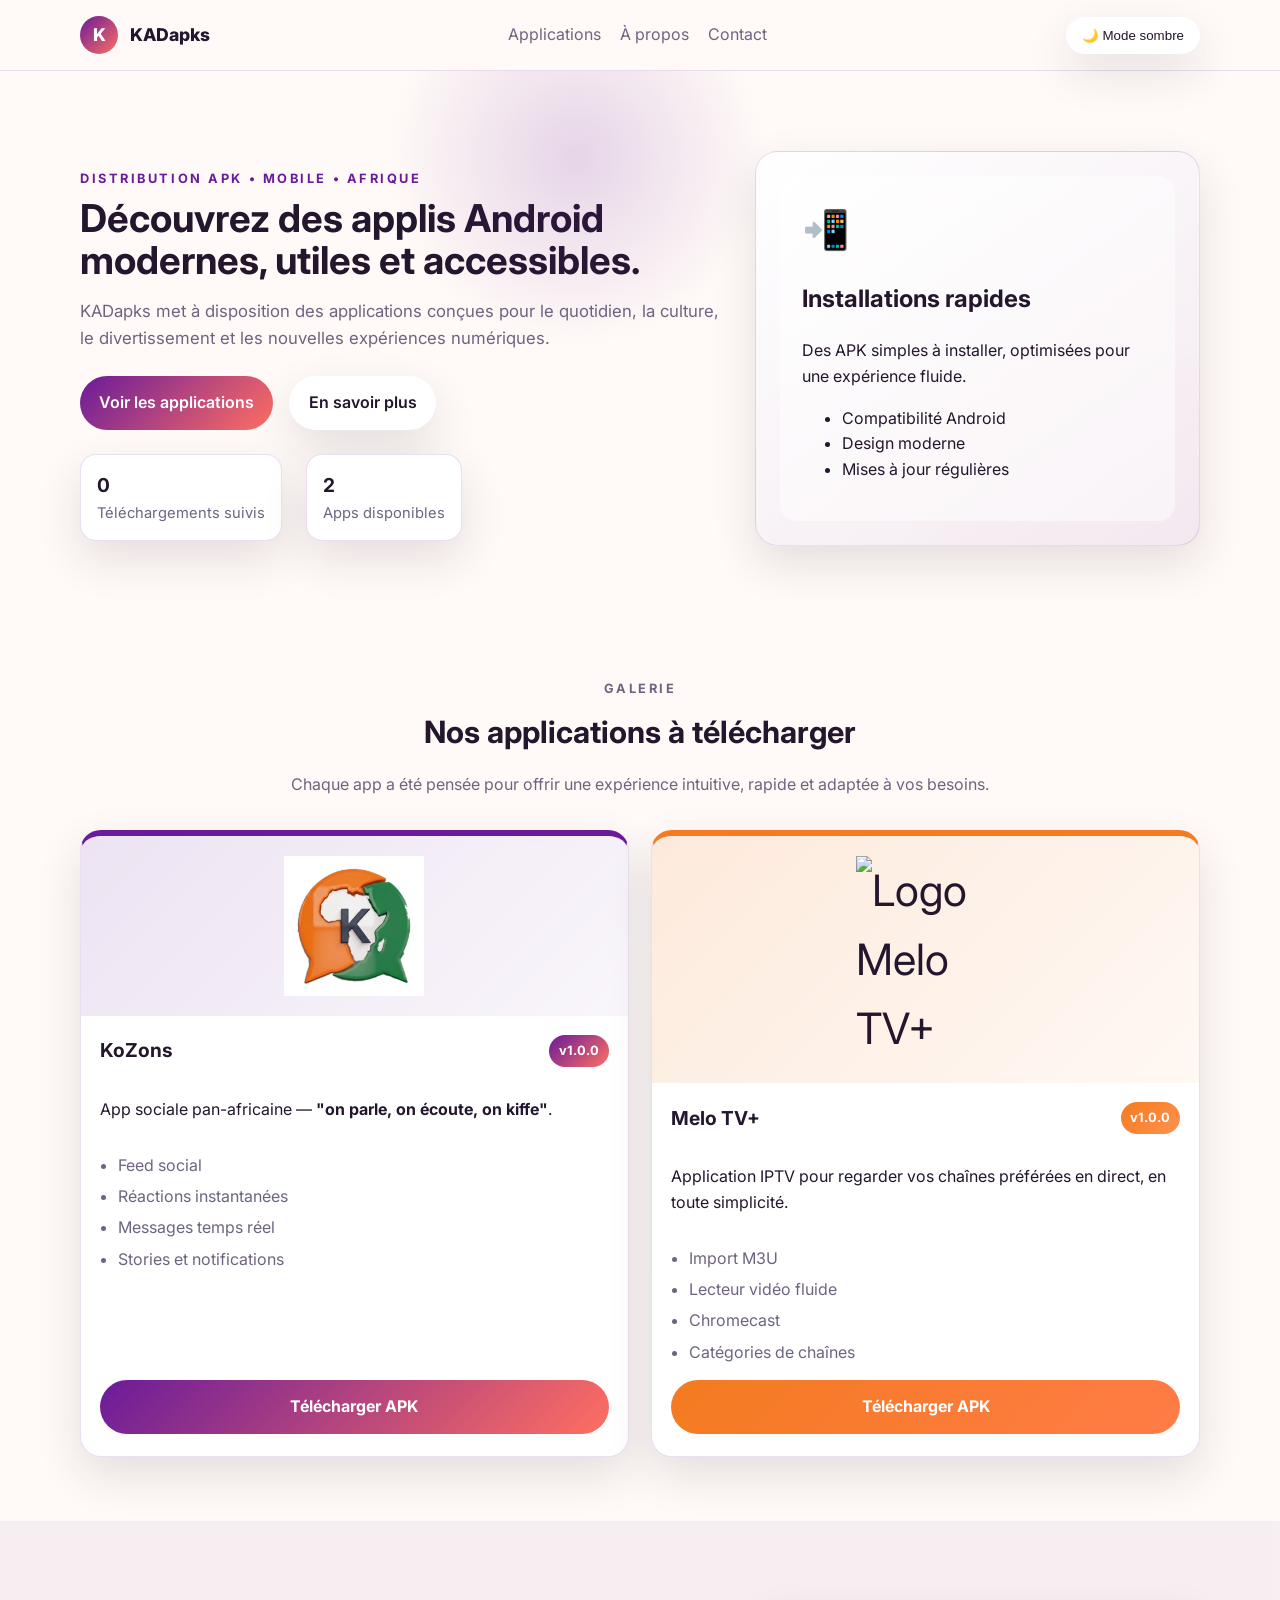
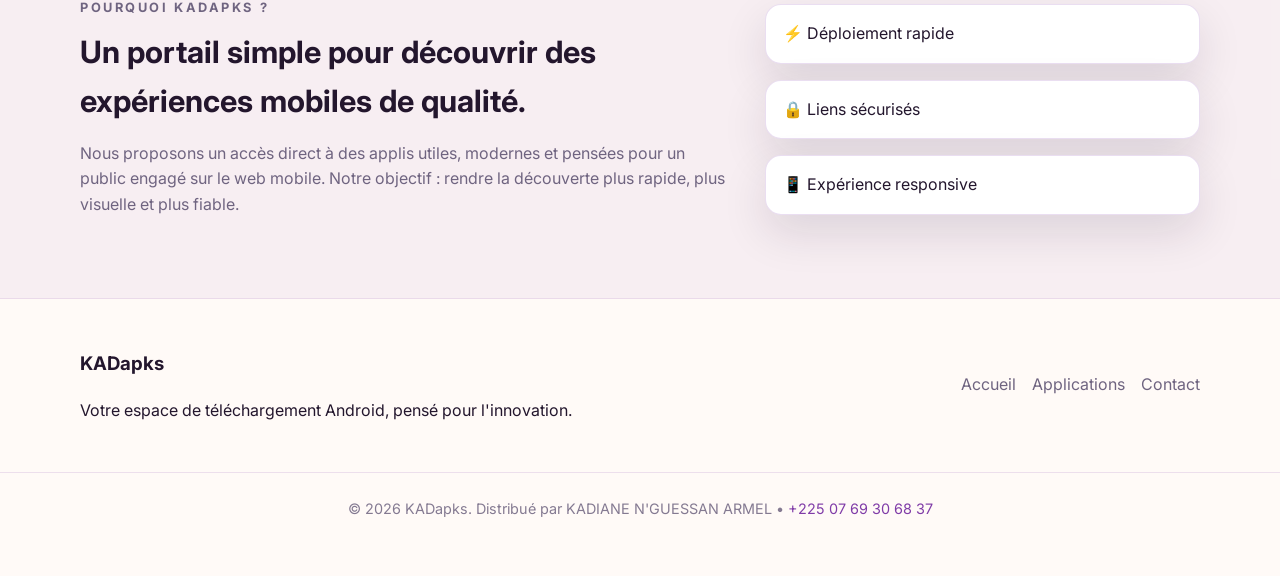
==== index.html @ 46b7afb1 "Update Melo TV+ to v2026.07.08" ====
﻿<!DOCTYPE html>
<html lang="fr">
  <head>
    <meta charset="UTF-8" />
    <meta name="viewport" content="width=device-width, initial-scale=1.0" />
    <meta
      name="description"
      content="KADapks : distribution d'applications Android africaines et innovantes"
    />
    <title>KADapks | Distribution d'applications Android</title>
    <link rel="preconnect" href="https://fonts.googleapis.com" />
    <link rel="preconnect" href="https://fonts.gstatic.com" crossorigin />
    <link
      href="https://fonts.googleapis.com/css2?family=Inter:wght@400;500;600;700;800&display=swap"
      rel="stylesheet"
    />
    <link rel="stylesheet" href="style.css" />
    <link rel="icon" type="image/x-icon" href="favicon.ico" />
    <link rel="apple-touch-icon" href="favicon.png" />
  </head>
  <body>
    <header class="site-header">
      <div class="container header-row">
        <a href="#top" class="brand" aria-label="Retour à l'accueil KADapks">
          <span class="brand-mark">K</span>
          <span class="brand-text">KADapks</span>
        </a>

        <nav class="main-nav" aria-label="Navigation principale">
          <a href="#apps">Applications</a>
          <a href="#about">À propos</a>
          <a href="#contact">Contact</a>
        </nav>

        <button id="theme-toggle" class="theme-toggle" type="button" aria-label="Activer le mode sombre">
          🌙 Mode sombre
        </button>
      </div>
    </header>

    <main id="top">
      <section class="hero">
        <div class="container hero-grid">
          <div class="hero-copy">
            <p class="eyebrow">Distribution APK • Mobile • Afrique</p>
            <h1>Découvrez des applis Android modernes, utiles et accessibles.</h1>
            <p class="hero-text">
              KADapks met à disposition des applications conçues pour le quotidien, la culture,
              le divertissement et les nouvelles expériences numériques.
            </p>
            <div class="hero-actions">
              <a href="#apps" class="btn btn-primary">Voir les applications</a>
              <a href="#about" class="btn btn-secondary">En savoir plus</a>
            </div>
            <div class="hero-stats" aria-live="polite">
              <div>
                <strong id="download-count">0</strong>
                <span>Téléchargements suivis</span>
              </div>
              <div>
                <strong>2</strong>
                <span>Apps disponibles</span>
              </div>
            </div>
          </div>

          <div class="hero-card" aria-hidden="true">
            <div class="hero-card__inner">
              <div class="hero-icon">📲</div>
              <h2>Installations rapides</h2>
              <p>Des APK simples à installer, optimisées pour une expérience fluide.</p>
              <ul>
                <li>Compatibilité Android</li>
                <li>Design moderne</li>
                <li>Mises à jour régulières</li>
              </ul>
            </div>
          </div>
        </div>
      </section>

      <section id="apps" class="section">
        <div class="container">
          <div class="section-heading">
            <p class="eyebrow">Galerie</p>
            <h2>Nos applications à télécharger</h2>
            <p>
              Chaque app a été pensée pour offrir une expérience intuitive, rapide et adaptée à
              vos besoins.
            </p>
          </div>

          <div class="app-grid">
            <article class="app-card kozons">
              <div class="app-visual">
                <img src="images/kozons_logo.png" alt="KoZons Logo" class="app-icon" />
              </div>
              <div class="app-body">
                <div class="app-topline">
                  <h3>KoZons</h3>
                  <span class="version-badge">v1.0.0</span>
                </div>
                <p>
                  App sociale pan-africaine — <strong>"on parle, on écoute, on kiffe"</strong>.
                </p>
                <ul class="feature-list">
                  <li>Feed social</li>
                  <li>Réactions instantanées</li>
                  <li>Messages temps réel</li>
                  <li>Stories et notifications</li>
                </ul>
                <a
                  href="https://github.com/armeles7/KADapks/releases/download/V1.29.0626/Kozons1.29.0626.apk"
                  class="download-btn"
                  target="_blank"
                  rel="noopener noreferrer"
                  data-download="KoZons"
                >
                  Télécharger APK
                </a>
              </div>
            </article>

            <article class="app-card melo">
              <div class="app-visual">
                <img src="images/melo-tv.png" alt="Logo Melo TV+" class="app-icon" />
              </div>
              <div class="app-body">
                <div class="app-topline">
                  <h3>Melo TV+</h3>
                  <span class="version-badge">v1.0.0</span>
                </div>
                <p>
                  Application IPTV pour regarder vos chaînes préférées en direct, en toute simplicité.
                </p>
                <ul class="feature-list">
                  <li>Import M3U</li>
                  <li>Lecteur vidéo fluide</li>
                  <li>Chromecast</li>
                  <li>Catégories de chaînes</li>
                </ul>
                <a
                  href="https://github.com/armeles7/KADapks/releases/download/V2026.07.08-melotv%2B/NOM_EXACT_DE_L_ASSET.apk"
                  class="download-btn"
                  target="_blank"
                  rel="noopener noreferrer"
                  data-download="Melo TV+"
                >
                  Télécharger APK
                </a>
              </div>
            </article>

            <article class="app-card sorcier" style="display:none;">
              <div class="app-visual">
                <img src="images/le-sorcier.svg" alt="Illustration de l'application Le Sorcier" />
              </div>
              <div class="app-body">
                <div class="app-topline">
                  <h3>Le Sorcier</h3>
                  <span class="version-badge">v1.0.0</span>
                </div>
                <p>
                  Application de prédiction de matchs de football avec intelligence artificielle.
                </p>
                <ul class="feature-list">
                  <li>Pronostics détaillés</li>
                  <li>Analyse probabiliste</li>
                  <li>Football live</li>
                  <li>Suggestions rapides</li>
                </ul>
                <a
                  href="https://example.com/lesorcier.apk"
                  class="download-btn"
                  target="_blank"
                  rel="noopener noreferrer"
                  data-download="Le Sorcier"
                >
                  Télécharger APK
                </a>
              </div>
            </article>

          </div>
        </div>
      </section>

      <section id="about" class="section section-alt">
        <div class="container about-grid">
          <div>
            <p class="eyebrow">Pourquoi KADapks ?</p>
            <h2>Un portail simple pour découvrir des expériences mobiles de qualité.</h2>
            <p>
              Nous proposons un accès direct à des applis utiles, modernes et pensées pour un public
              engagé sur le web mobile. Notre objectif : rendre la découverte plus rapide, plus
              visuelle et plus fiable.
            </p>
          </div>
          <div class="about-points">
            <div>⚡ Déploiement rapide</div>
            <div>🔒 Liens sécurisés</div>
            <div>📱 Expérience responsive</div>
          </div>
        </div>
      </section>
    </main>

    <footer id="contact" class="site-footer">
      <div class="container footer-row">
        <div>
          <h3>KADapks</h3>
          <p>Votre espace de téléchargement Android, pensé pour l'innovation.</p>
        </div>
        <div class="footer-links">
          <a href="#top">Accueil</a>
          <a href="#apps">Applications</a>
          <a href="tel:+2250769306837">Contact</a>
        </div>
      </div>
      <div class="footer-copyright">
        <p>&copy; 2026 KADapks. Distribué par KADIANE N'GUESSAN ARMEL • <a href="tel:+2250769306837">+225 07 69 30 68 37</a></p>
      </div>
    </footer>

    <script src="script.js"></script>
  </body>
</html>
---- style.css ----
:root {
  --bg: #fffaf7;
  --surface: #ffffff;
  --text: #23162d;
  --muted: #6f6480;
  --border: rgba(106, 27, 154, 0.14);
  --shadow: 0 18px 45px rgba(33, 17, 51, 0.12);
  --accent: #6a1b9a;
  --accent-2: #ff6f61;
  --accent-3: #f47b20;
  --accent-4: #1e9e4a;
}

body.dark {
  --bg: #140e1f;
  --surface: #20162b;
  --text: #f8f4ff;
  --muted: #bdb0cc;
  --border: rgba(255, 255, 255, 0.1);
  --shadow: 0 18px 45px rgba(2, 2, 2, 0.35);
}

* {
  box-sizing: border-box;
}

html {
  scroll-behavior: smooth;
}

body {
  margin: 0;
  font-family: 'Inter', sans-serif;
  background: var(--bg);
  color: var(--text);
  line-height: 1.6;
  transition: background 0.3s ease, color 0.3s ease;
}

a {
  color: inherit;
  text-decoration: none;
}

img {
  max-width: 100%;
  display: block;
}

.container {
  width: min(1120px, calc(100% - 2rem));
  margin: 0 auto;
}

.site-header {
  position: sticky;
  top: 0;
  z-index: 10;
  background: rgba(255, 250, 247, 0.9);
  backdrop-filter: blur(16px);
  border-bottom: 1px solid var(--border);
}

body.dark .site-header {
  background: rgba(20, 14, 31, 0.85);
}

.header-row {
  display: flex;
  align-items: center;
  justify-content: space-between;
  padding: 1rem 0;
  gap: 1rem;
}

.brand {
  display: flex;
  align-items: center;
  gap: 0.7rem;
  font-weight: 800;
  font-size: 1.1rem;
}

.brand-mark {
  display: grid;
  place-items: center;
  width: 2.4rem;
  height: 2.4rem;
  border-radius: 50%;
  background: linear-gradient(135deg, var(--accent), var(--accent-2));
  color: white;
}

.main-nav {
  display: flex;
  gap: 1.2rem;
  color: var(--muted);
}

.main-nav a:hover,
.footer-links a:hover {
  color: var(--accent);
}

.theme-toggle,
.btn,
.download-btn {
  border: none;
  cursor: pointer;
  transition: transform 0.2s ease, box-shadow 0.2s ease;
}

.theme-toggle:hover,
.btn:hover,
.download-btn:hover {
  transform: translateY(-2px);
}

.theme-toggle {
  padding: 0.7rem 1rem;
  border-radius: 999px;
  background: var(--surface);
  color: var(--text);
  box-shadow: var(--shadow);
}

.hero {
  padding: 5rem 0 3.5rem;
  position: relative;
  overflow: hidden;
}

.hero::before {
  content: '';
  position: absolute;
  inset: -20% 40% auto auto;
  width: 24rem;
  height: 24rem;
  border-radius: 50%;
  background: radial-gradient(circle, rgba(106, 27, 154, 0.17), transparent 70%);
}

.hero-grid {
  display: grid;
  grid-template-columns: 1.3fr 0.9fr;
  gap: 2rem;
  align-items: center;
}

.eyebrow {
  text-transform: uppercase;
  letter-spacing: 0.2em;
  color: var(--accent);
  font-weight: 700;
  font-size: 0.8rem;
  margin-bottom: 0.5rem;
}

.hero-copy h1 {
  font-size: clamp(2rem, 3vw, 3.3rem);
  line-height: 1.1;
  margin: 0 0 1rem;
}

.hero-text {
  font-size: 1.05rem;
  color: var(--muted);
  max-width: 650px;
}

.hero-actions {
  display: flex;
  flex-wrap: wrap;
  gap: 1rem;
  margin: 1.5rem 0;
}

.btn {
  display: inline-block;
  padding: 0.9rem 1.2rem;
  border-radius: 999px;
  font-weight: 600;
}

.btn-primary {
  background: linear-gradient(135deg, var(--accent), var(--accent-2));
  color: white;
}

.btn-secondary {
  background: var(--surface);
  color: var(--text);
  box-shadow: var(--shadow);
}

.hero-stats {
  display: flex;
  gap: 1.5rem;
  flex-wrap: wrap;
  margin-top: 1.2rem;
}

.hero-stats > div {
  background: var(--surface);
  border: 1px solid var(--border);
  border-radius: 1rem;
  padding: 0.9rem 1rem;
  min-width: 140px;
  box-shadow: var(--shadow);
}

.hero-stats strong {
  display: block;
  font-size: 1.2rem;
}

.hero-stats span {
  color: var(--muted);
  font-size: 0.92rem;
}

.hero-card {
  background: linear-gradient(145deg, var(--surface), rgba(106, 27, 154, 0.08));
  border: 1px solid var(--border);
  border-radius: 1.4rem;
  padding: 1.5rem;
  box-shadow: var(--shadow);
  animation: float 4s ease-in-out infinite;
}

.hero-card__inner {
  background: rgba(255, 255, 255, 0.45);
  border-radius: 1rem;
  padding: 1.4rem;
}

body.dark .hero-card__inner {
  background: rgba(255, 255, 255, 0.06);
}

.hero-icon {
  font-size: 2.4rem;
  margin-bottom: 0.8rem;
}

.section {
  padding: 4rem 0;
}

.section-alt {
  background: rgba(106, 27, 154, 0.05);
}

.section-heading {
  margin-bottom: 2rem;
  text-align: center;
  max-width: 760px;
  margin-inline: auto;
}

.section-heading h2,
.about-grid h2 {
  font-size: clamp(1.7rem, 2.4vw, 2.3rem);
  margin-top: 0;
  margin-bottom: 0.7rem;
}

.section-heading p,
.about-grid p {
  color: var(--muted);
}

.app-grid {
  display: grid;
  grid-template-columns: repeat(2, minmax(0, 1fr));
  gap: 1.4rem;
}

.app-card {
  background: var(--surface);
  border: 1px solid var(--border);
  border-radius: 1.3rem;
  overflow: hidden;
  box-shadow: var(--shadow);
  display: flex;
  flex-direction: column;
  transition: transform 0.2s ease, box-shadow 0.2s ease;
}

.app-card:hover {
  transform: translateY(-4px);
  box-shadow: 0 24px 48px rgba(33, 17, 51, 0.16);
}

.app-card.kozons {
  border-top: 6px solid var(--accent);
}

.app-card.melo {
  border-top: 6px solid var(--accent-3);
}

.app-card.sorcier {
  border-top: 6px solid var(--accent-4);
}

.app-visual {
  padding: 1.25rem;
  font-size: 2.7rem;
  display: flex;
  align-items: center;
  justify-content: center;
  min-height: 110px;
}

.app-card.kozons .app-visual {
  background: linear-gradient(135deg, rgba(106, 27, 154, 0.12), rgba(106, 27, 154, 0.04));
}

.app-icon {
  width: 100%;
  max-width: 140px;
  height: auto;
}

.app-card.melo .app-visual {
  background: linear-gradient(135deg, rgba(244, 123, 32, 0.16), rgba(244, 123, 32, 0.05));
}

.app-card.sorcier .app-visual {
  background: linear-gradient(135deg, rgba(30, 158, 74, 0.16), rgba(30, 158, 74, 0.05));
}

.app-body {
  padding: 1.2rem 1.2rem 1.4rem;
  display: flex;
  flex-direction: column;
  gap: 0.9rem;
  flex: 1;
}

.app-topline {
  display: flex;
  align-items: center;
  justify-content: space-between;
  gap: 0.75rem;
}

.app-topline h3 {
  margin: 0;
  font-size: 1.2rem;
}

.version-badge {
  font-size: 0.8rem;
  font-weight: 700;
  color: white;
  padding: 0.35rem 0.6rem;
  border-radius: 999px;
  background: linear-gradient(135deg, var(--accent), var(--accent-2));
}

.app-card.melo .version-badge {
  background: linear-gradient(135deg, var(--accent-3), #ff924f);
}

.app-card.sorcier .version-badge {
  background: linear-gradient(135deg, var(--accent-4), #45b96f);
}

.feature-list {
  padding-left: 1.1rem;
  color: var(--muted);
  margin: 0;
  display: grid;
  gap: 0.35rem;
}

.download-btn {
  display: inline-flex;
  justify-content: center;
  align-items: center;
  margin-top: auto;
  padding: 0.9rem 1rem;
  border-radius: 999px;
  font-weight: 700;
  color: white;
  background: linear-gradient(135deg, var(--accent), var(--accent-2));
}

.app-card.melo .download-btn {
  background: linear-gradient(135deg, var(--accent-3), #ff7c47);
}

.app-card.sorcier .download-btn {
  background: linear-gradient(135deg, var(--accent-4), #35ae64);
}

.about-grid {
  display: grid;
  grid-template-columns: 1.2fr 0.8fr;
  gap: 2rem;
  align-items: center;
}

.about-points {
  display: grid;
  gap: 1rem;
}

.about-points > div {
  background: var(--surface);
  padding: 1rem 1.1rem;
  border-radius: 1rem;
  border: 1px solid var(--border);
  box-shadow: var(--shadow);
}

.site-footer {
  padding: 2rem 0;
  border-top: 1px solid var(--border);
}

.footer-row {
  display: flex;
  justify-content: space-between;
  gap: 1rem;
  align-items: center;
  padding-bottom: 2rem;
}

.footer-links {
  display: flex;
  gap: 1rem;
  color: var(--muted);
}

.footer-copyright {
  text-align: center;
  padding: 1.5rem 0;
  border-top: 1px solid var(--border);
  font-size: 0.9rem;
  opacity: 0.85;
  color: var(--muted);
}

.footer-copyright p {
  margin: 0;
}

.footer-copyright a {
  color: var(--accent);
  transition: opacity 0.2s ease;
}

.footer-copyright a:hover {
  opacity: 0.8;
  text-decoration: underline;
}

.download-toast {
  position: fixed;
  right: 1rem;
  bottom: 1rem;
  padding: 0.8rem 1rem;
  border-radius: 999px;
  background: linear-gradient(135deg, var(--accent), var(--accent-2));
  color: white;
  box-shadow: var(--shadow);
  z-index: 50;
  animation: fadeIn 0.25s ease;
}

@keyframes float {
  0%,
  100% {
    transform: translateY(0);
  }
  50% {
    transform: translateY(-6px);
  }
}

@media (max-width: 900px) {
  .hero-grid,
  .about-grid {
    grid-template-columns: 1fr;
  }

  .app-grid {
    grid-template-columns: 1fr 1fr;
  }
}

@media (max-width: 640px) {
  .header-row,
  .footer-row {
    flex-direction: column;
    align-items: flex-start;
  }

  .main-nav {
    flex-wrap: wrap;
  }

  .app-grid {
    grid-template-columns: 1fr;
  }

  .hero {
    padding-top: 3.5rem;
  }

  .footer-copyright {
    font-size: 0.85rem;
  }
}
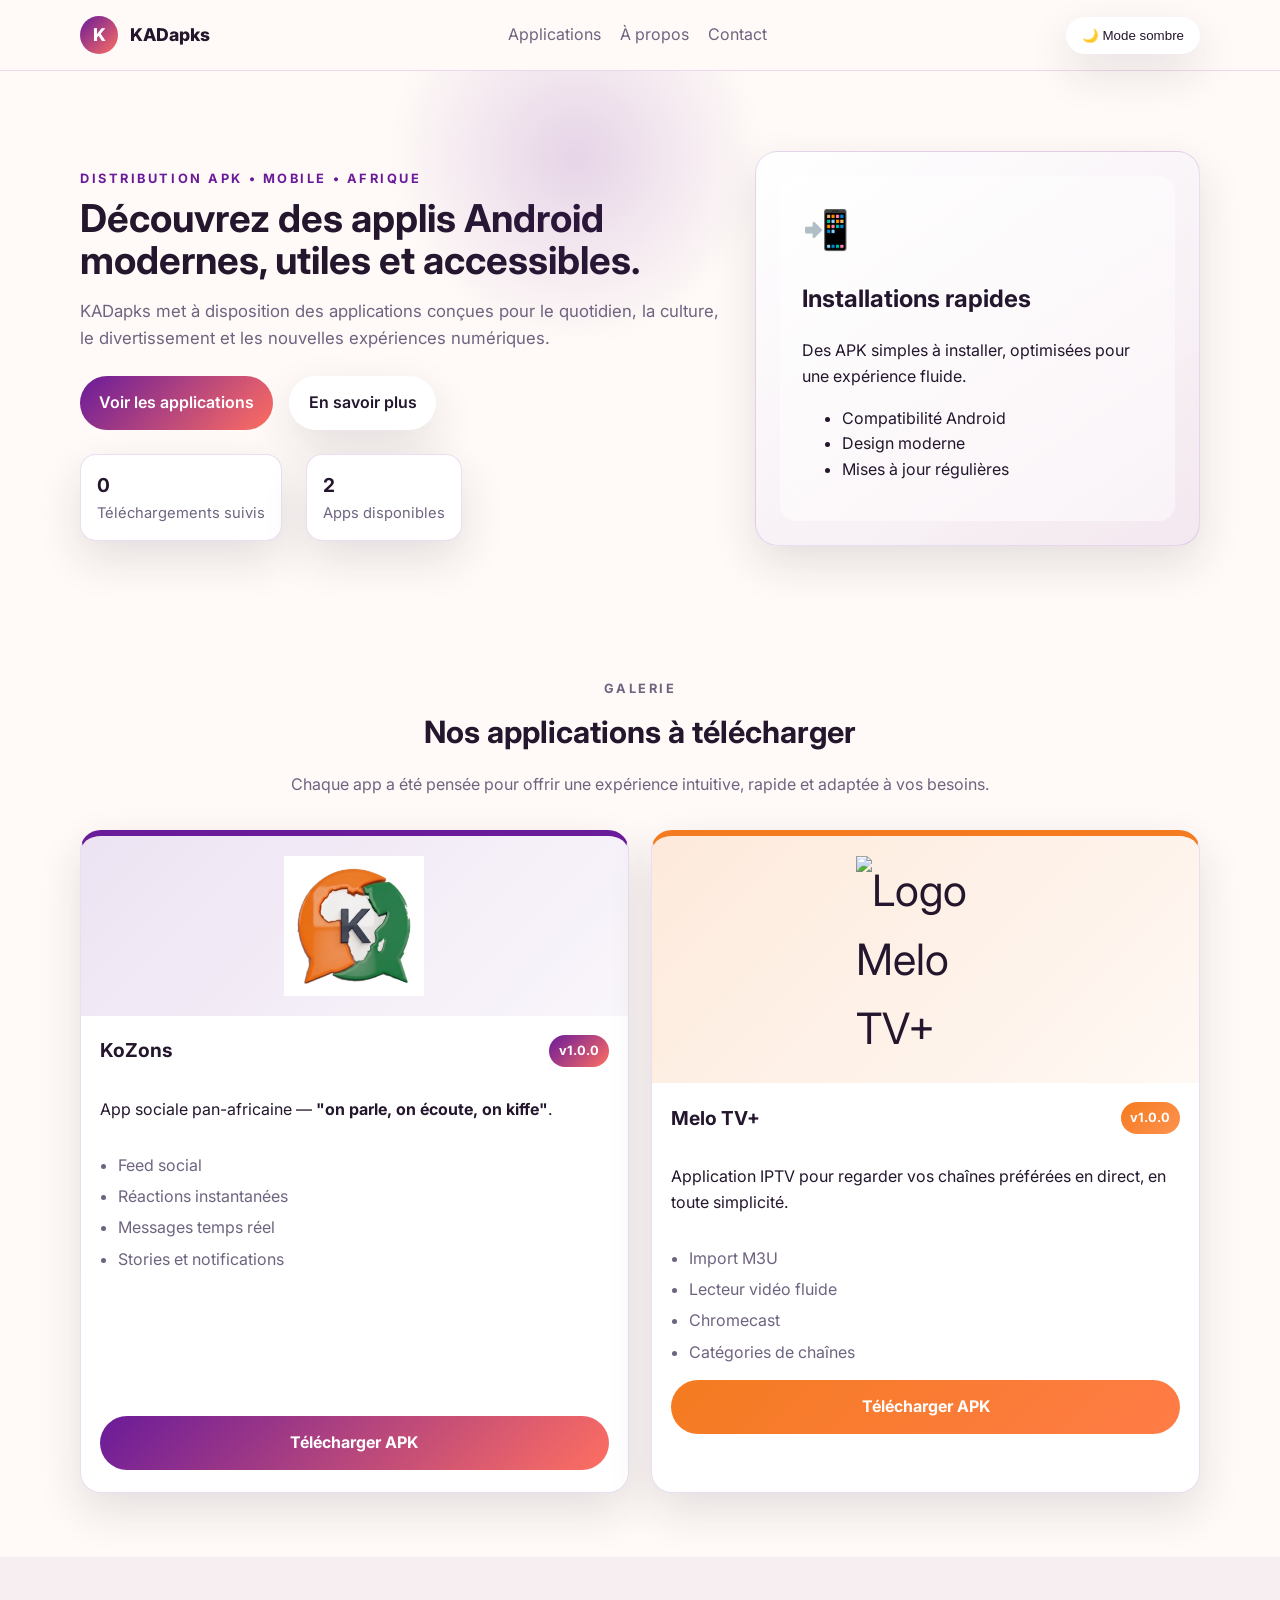
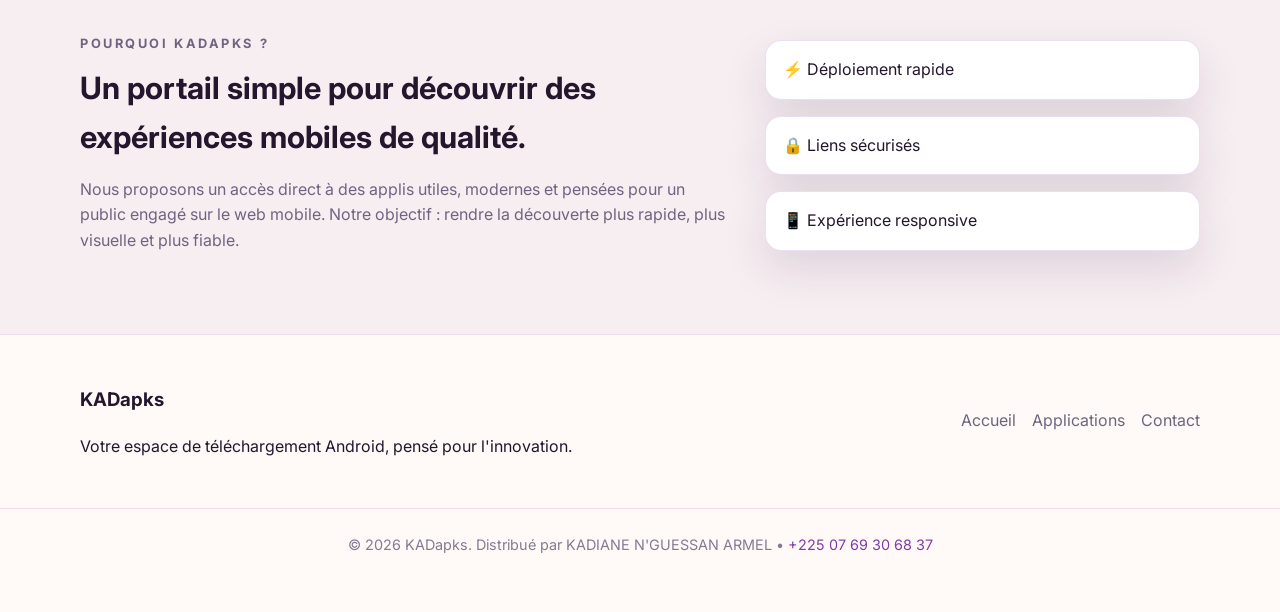
==== commit d79b6b23: "Lien permanent Melo TV+ et versions dynamiques Supabase" ====
--- a/index.html
+++ b/index.html
@@ -98,7 +98,7 @@
               <div class="app-body">
                 <div class="app-topline">
                   <h3>KoZons</h3>
-                  <span class="version-badge">v1.0.0</span>
+                  <span class="version-badge" id="version-badge-kozons">v1.0.0</span>
                 </div>
                 <p>
                   App sociale pan-africaine — <strong>"on parle, on écoute, on kiffe"</strong>.
@@ -128,7 +128,7 @@
               <div class="app-body">
                 <div class="app-topline">
                   <h3>Melo TV+</h3>
-                  <span class="version-badge">v1.0.0</span>
+                  <span class="version-badge" id="version-badge-melotv">v1.0.0</span>
                 </div>
                 <p>
                   Application IPTV pour regarder vos chaînes préférées en direct, en toute simplicité.
@@ -140,7 +140,7 @@
                   <li>Catégories de chaînes</li>
                 </ul>
                 <a
-                  href="https://github.com/armeles7/KADapks/releases/download/V2026.07.08-melotv%2B/NOM_EXACT_DE_L_ASSET.apk"
+                  href="https://github.com/armeles7/melotv-releases/releases/latest/download/MeloTV.apk"
                   class="download-btn"
                   target="_blank"
                   rel="noopener noreferrer"
@@ -148,6 +148,7 @@
                 >
                   Télécharger APK
                 </a>
+                <p id="version-info-melotv" class="version-info" style="color:#888; font-size:0.85em; margin-top:8px;"></p>
               </div>
             </article>
 
@@ -223,5 +224,46 @@
     </footer>
 
     <script src="script.js"></script>
+
+    <!-- Versions dynamiques depuis Supabase (mises à jour par les scripts PowerShell) -->
+    <script>
+      (function () {
+        const SUPABASE_URL = "https://iryxexlyjgfcvwrrloox.supabase.co";
+        const SUPABASE_KEY = "sb_publishable_YvCyFGceRpdqnA-jqjOaCw_bHUrTc0d";
+
+        function chargerVersion(appName, badgeId, infoId) {
+          fetch(
+            SUPABASE_URL +
+              "/rest/v1/app_versions?app_name=eq." +
+              encodeURIComponent(appName) +
+              "&select=latest_version,updated_at",
+            {
+              headers: {
+                apikey: SUPABASE_KEY,
+                Authorization: "Bearer " + SUPABASE_KEY,
+              },
+            }
+          )
+            .then(function (r) { return r.json(); })
+            .then(function (d) {
+              if (d.length > 0 && d[0].latest_version) {
+                const badge = document.getElementById(badgeId);
+                if (badge) badge.textContent = "v" + d[0].latest_version;
+                if (infoId && d[0].updated_at) {
+                  const info = document.getElementById(infoId);
+                  if (info) {
+                    const dateMaj = new Date(d[0].updated_at).toLocaleDateString("fr-FR");
+                    info.textContent = "📦 Dernière version : " + d[0].latest_version + " (" + dateMaj + ")";
+                  }
+                }
+              }
+            })
+            .catch(function () { /* silencieux : les badges statiques restent affichés */ });
+        }
+
+        chargerVersion("Melo TV+", "version-badge-melotv", "version-info-melotv");
+        chargerVersion("KoZons", "version-badge-kozons", null);
+      })();
+    </script>
   </body>
 </html>
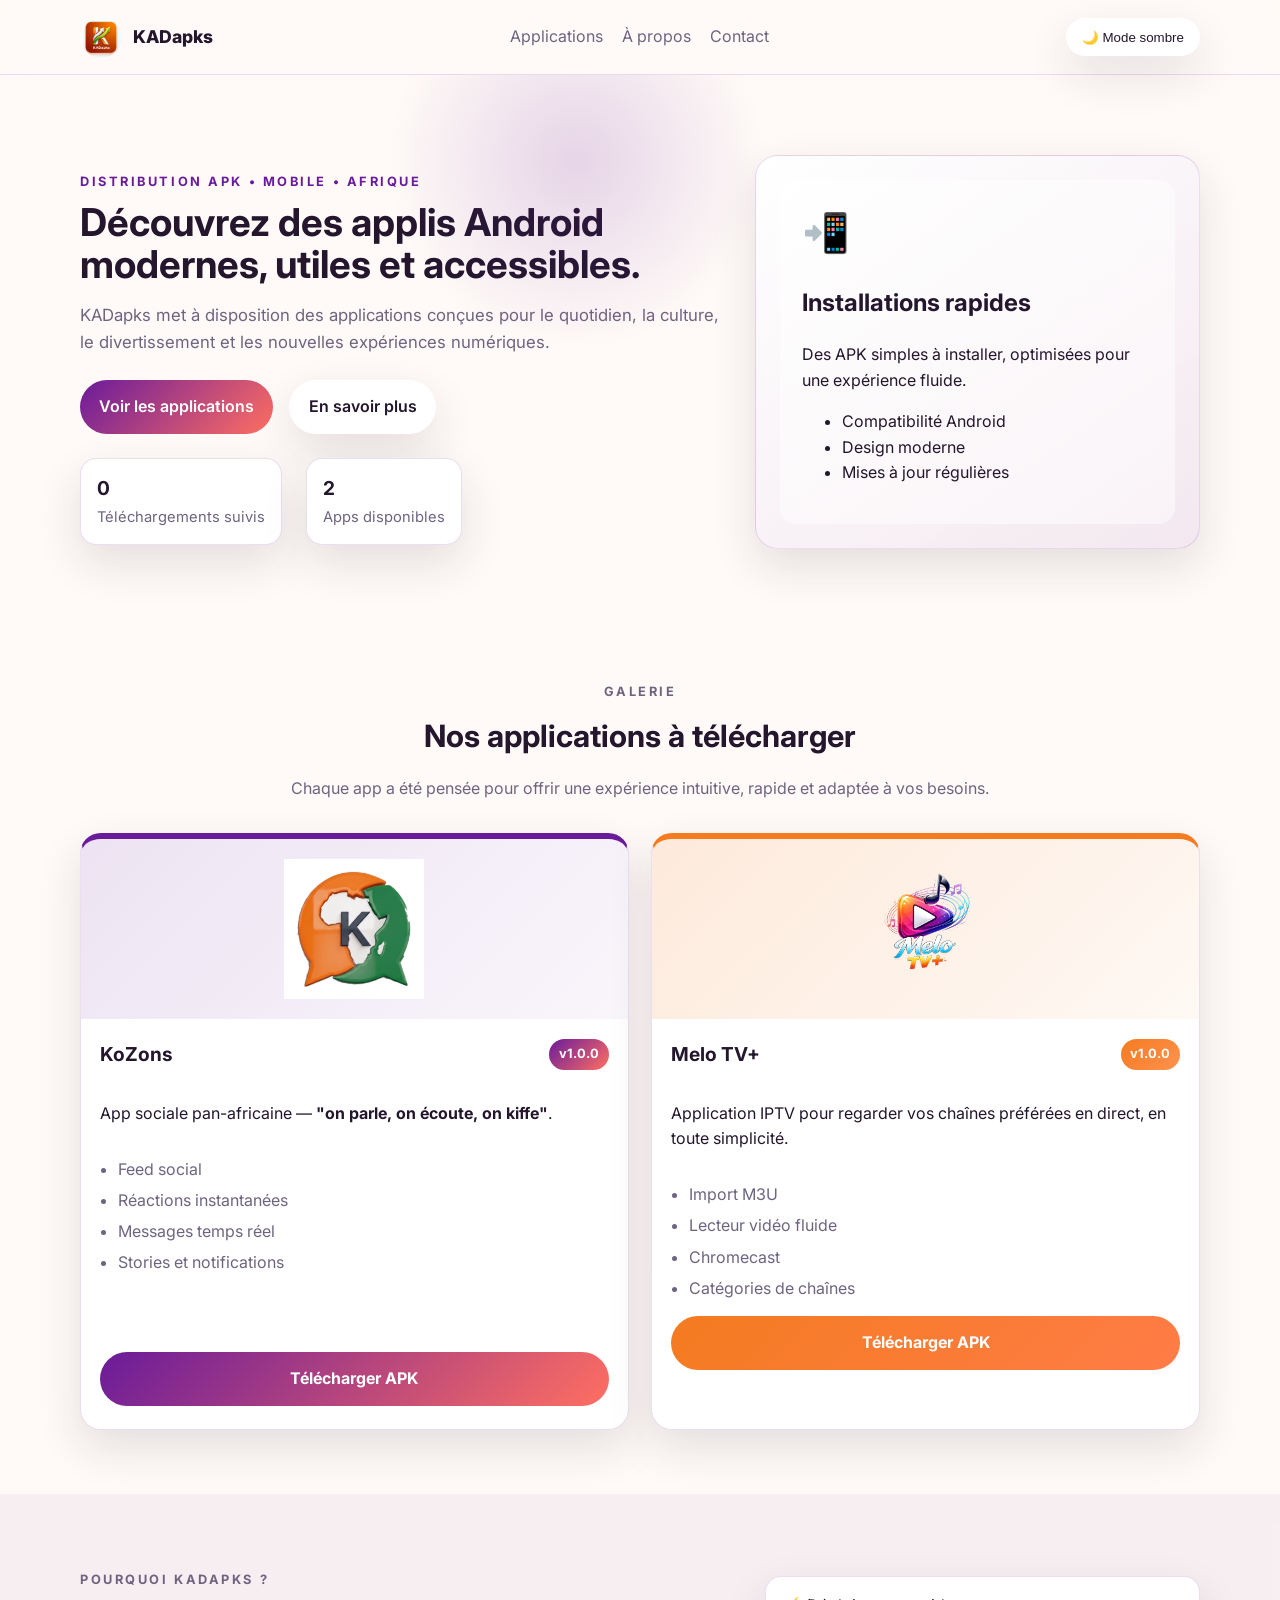
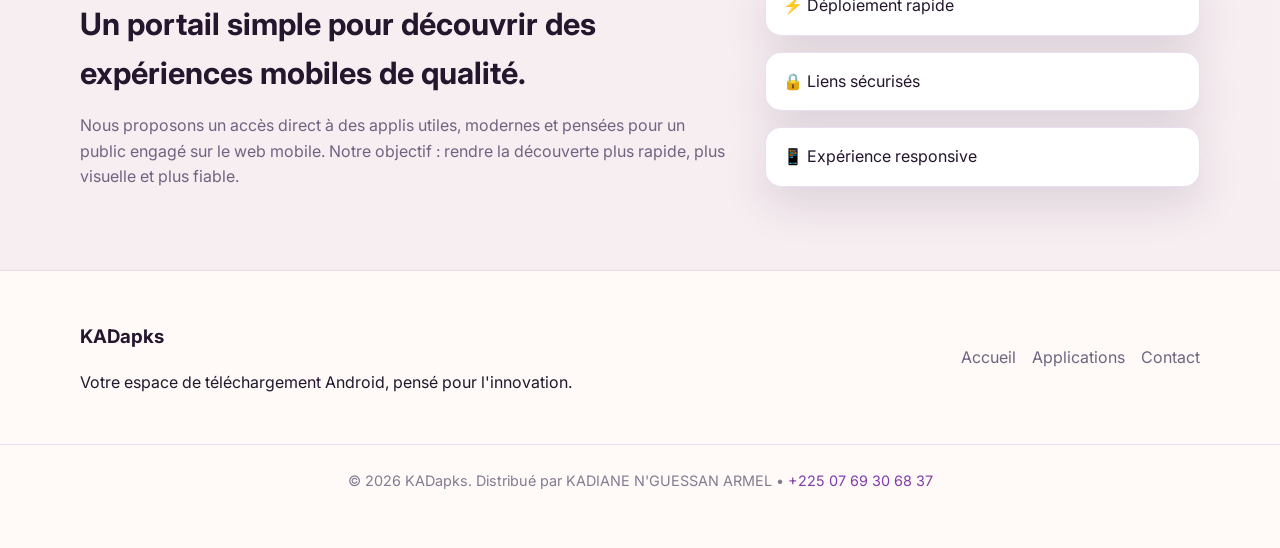
==== commit 3f8c2d56: "Icone KADapks dans l'en-tete" ====
--- a/index.html
+++ b/index.html
@@ -22,7 +22,7 @@
     <header class="site-header">
       <div class="container header-row">
         <a href="#top" class="brand" aria-label="Retour à l'accueil KADapks">
-          <span class="brand-mark">K</span>
+          <img src="favicon.png" alt="Logo KADapks" class="brand-mark" style="width:42px; height:42px; border-radius:50%; object-fit:cover; padding:0; display:inline-block;" />
           <span class="brand-text">KADapks</span>
         </a>
 
